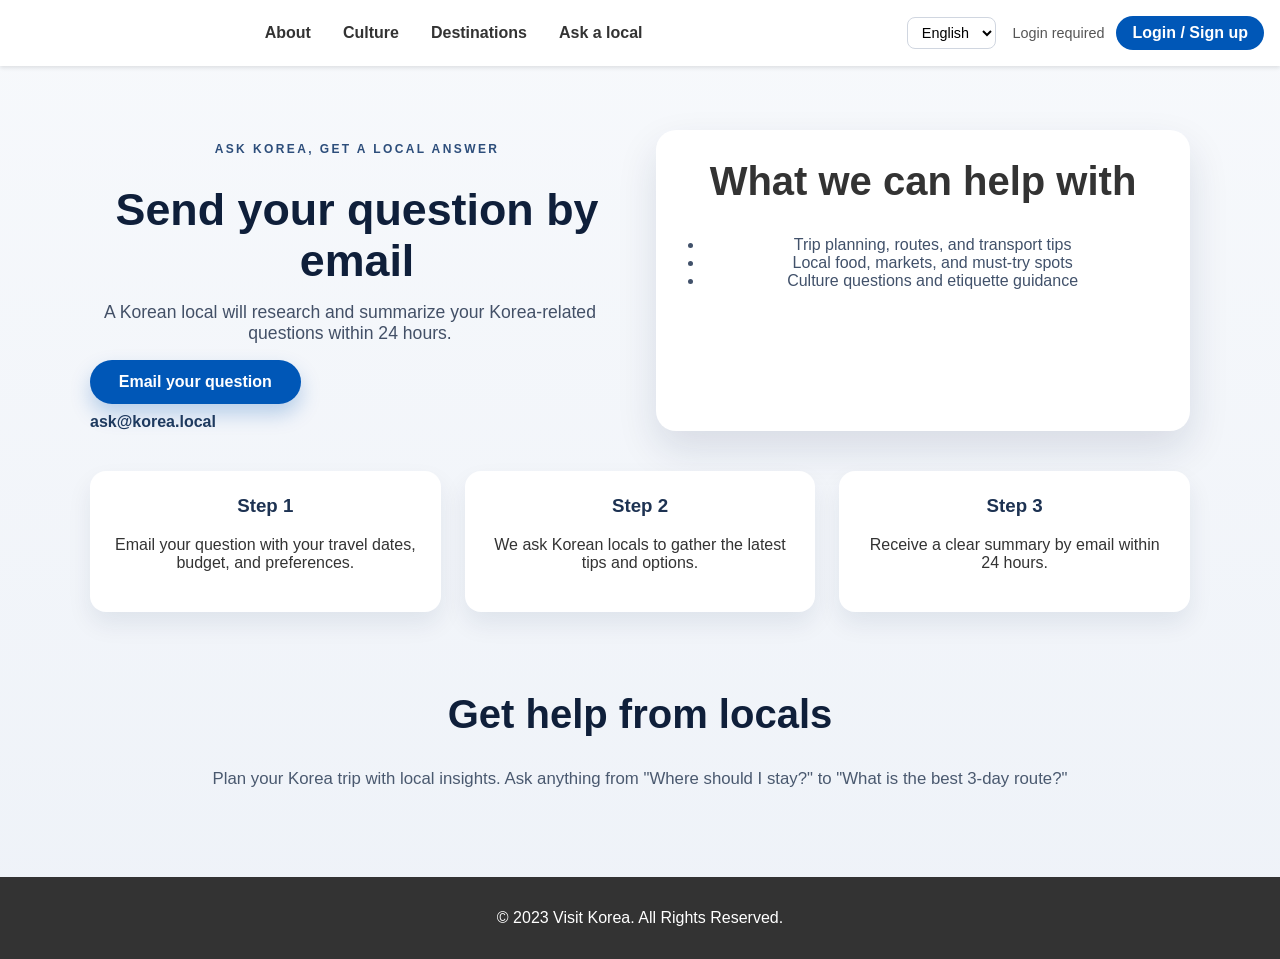
==== ask.html @ 52a81385 "Add email question page" ====
<!DOCTYPE html>
<html lang="en">
<head>
    <meta charset="UTF-8">
    <meta name="viewport" content="width=device-width, initial-scale=1.0">
    <title data-i18n="ask.pageTitle">Ask a Local - Korea</title>
    <link rel="stylesheet" href="style.css">
</head>
<body class="ask-page">
    <header>
        <nav>
            <a href="index.html#about" data-i18n="nav.about">About</a>
            <a href="index.html#culture" data-i18n="nav.culture">Culture</a>
            <a href="index.html#destinations" data-i18n="nav.destinations">Destinations</a>
            <a href="ask.html" data-i18n="nav.board">Ask a local</a>
        </nav>
        <div class="lang-select">
            <label for="lang-select" class="sr-only" data-i18n="lang.label">Language</label>
            <select id="lang-select" aria-label="Language" data-i18n-aria="lang.label">
                <option value="en">English</option>
                <option value="ko">한국어</option>
                <option value="ja">日本語</option>
            </select>
        </div>
        <div class="auth-area">
            <span id="auth-status" class="auth-status" data-i18n="auth.required">Login required</span>
            <a id="auth-open" class="auth-button" href="login.html" data-i18n="auth.open">Login / Sign up</a>
            <button id="auth-logout" class="auth-button hidden" data-i18n="auth.logout">Log out</button>
        </div>
    </header>

    <main>
        <section class="ask-hero">
            <div class="ask-hero-content">
                <p class="ask-eyebrow" data-i18n="ask.eyebrow">Ask Korea, get a local answer</p>
                <h1 data-i18n="ask.title">Send your question by email</h1>
                <p class="ask-subtitle" data-i18n="ask.subtitle">A Korean local will research and summarize your Korea-related questions within 24 hours.</p>
                <div class="ask-cta">
                    <a class="cta-button" href="mailto:ask@korea.local" data-i18n="ask.cta">Email your question</a>
                    <p class="ask-email" data-i18n="ask.email">ask@korea.local</p>
                </div>
            </div>
            <div class="ask-hero-card">
                <h2 data-i18n="ask.card.title">What we can help with</h2>
                <ul>
                    <li data-i18n="ask.card.item1">Trip planning, routes, and transport tips</li>
                    <li data-i18n="ask.card.item2">Local food, markets, and must-try spots</li>
                    <li data-i18n="ask.card.item3">Culture questions and etiquette guidance</li>
                </ul>
            </div>
        </section>

        <section class="ask-details">
            <div class="ask-detail">
                <h3 data-i18n="ask.steps.title1">Step 1</h3>
                <p data-i18n="ask.steps.body1">Email your question with your travel dates, budget, and preferences.</p>
            </div>
            <div class="ask-detail">
                <h3 data-i18n="ask.steps.title2">Step 2</h3>
                <p data-i18n="ask.steps.body2">We ask Korean locals to gather the latest tips and options.</p>
            </div>
            <div class="ask-detail">
                <h3 data-i18n="ask.steps.title3">Step 3</h3>
                <p data-i18n="ask.steps.body3">Receive a clear summary by email within 24 hours.</p>
            </div>
        </section>

        <section class="ask-note">
            <h2 data-i18n="ask.note.title">Get help from locals</h2>
            <p data-i18n="ask.note.body">Plan your Korea trip with local insights. Ask anything from "Where should I stay?" to "What is the best 3-day route?"</p>
        </section>
    </main>

    <footer>
        <p data-i18n="footer.copy">&copy; 2023 Visit Korea. All Rights Reserved.</p>
    </footer>

    <script src="main.js"></script>
</body>
</html>
---- style.css ----
body {
    font-family: sans-serif;
    margin: 0;
    background-color: #f4f4f4;
    color: #333;
}

header {
    background-color: #fff;
    padding: 1rem;
    box-shadow: 0 2px 4px rgba(0,0,0,0.1);
    position: sticky;
    top: 0;
    z-index: 10;
    display: flex;
    align-items: center;
    justify-content: space-between;
    gap: 1rem;
    flex-wrap: wrap;
}

.sr-only {
    position: absolute;
    width: 1px;
    height: 1px;
    padding: 0;
    margin: -1px;
    overflow: hidden;
    clip: rect(0, 0, 0, 0);
    border: 0;
}

nav {
    display: flex;
    justify-content: center;
    gap: 2rem;
    flex: 1;
}

nav a {
    text-decoration: none;
    color: #333;
    font-weight: bold;
    transition: color 0.3s;
}

nav a:hover {
    color: #0057b7;
}

.auth-area {
    display: flex;
    align-items: center;
    gap: 0.75rem;
    margin-left: auto;
}

.lang-select {
    display: flex;
    align-items: center;
    gap: 0.5rem;
}

.lang-select select {
    padding: 0.4rem 0.6rem;
    border-radius: 8px;
    border: 1px solid #d0d6e0;
    background: #fff;
    font-size: 0.9rem;
}

.auth-status {
    font-size: 0.9rem;
    color: #555;
}

.auth-button {
    border: none;
    padding: 0.5rem 1rem;
    border-radius: 999px;
    background-color: #0057b7;
    color: #fff;
    font-weight: 600;
    cursor: pointer;
    text-decoration: none;
    display: inline-flex;
    align-items: center;
    justify-content: center;
}

.auth-button.hidden {
    display: none;
}

.auth-page {
    background: radial-gradient(circle at top, #ffffff 0%, #eef3fb 40%, #e7edf7 100%);
    min-height: 100vh;
}

.auth-header {
    display: flex;
    align-items: center;
    justify-content: space-between;
    gap: 1rem;
    padding: 1.2rem 1.5rem;
    background: transparent;
    box-shadow: none;
    position: static;
}

.auth-back {
    text-decoration: none;
    color: #0057b7;
    font-weight: 700;
}

.auth-status-area {
    display: flex;
    align-items: center;
    gap: 0.75rem;
}

.auth-main {
    display: grid;
    place-items: center;
    padding: 2rem 1rem 4rem;
}

.auth-card {
    background: #fff;
    border-radius: 20px;
    padding: 2rem;
    width: min(460px, 92vw);
    box-shadow: 0 20px 50px rgba(15, 35, 75, 0.15);
}

.auth-message {
    margin: 0 0 1rem;
    font-size: 0.9rem;
    padding: 0.75rem 1rem;
    border-radius: 12px;
    background: #f1f3f8;
    color: #344054;
    display: none;
}

.auth-message.info,
.auth-message.success,
.auth-message.error {
    display: block;
}

.auth-message.success {
    background: #e8f7ee;
    color: #19663c;
}

.auth-message.error {
    background: #fdecec;
    color: #8a1f1f;
}

#hero {
    background-image: url('https://upload.wikimedia.org/wikipedia/commons/thumb/b/b4/%EA%B2%BD%EB%B3%B5%EA%B6%81%EF%BC%8F%E6%99%AF%E7%A6%8F%E5%AE%AE_Gyeongbokgung_%2853618347305%29.jpg/2560px-%EA%B2%BD%EB%B3%B5%EA%B6%81%EF%BC%8F%E6%99%AF%E7%A6%8F%E5%AE%AE_Gyeongbokgung_%2853618347305%29.jpg');
    background-size: cover;
    background-position: center;
    color: white;
    text-align: center;
    padding: 6rem 1rem;
    position: relative;
}

#hero::before {
    content: '';
    position: absolute;
    top: 0;
    left: 0;
    width: 100%;
    height: 100%;
    background-color: rgba(0, 0, 0, 0.5);
}

#hero > * {
    position: relative;
    z-index: 2;
}

#hero h1 {
    font-size: 3rem;
    margin-bottom: 1rem;
}

#hero p {
    font-size: 1.2rem;
    margin-bottom: 2rem;
}

#hero button {
    background-color: #c41e3a;
    color: white;
    border: none;
    padding: 1rem 2rem;
    font-size: 1rem;
    cursor: pointer;
    border-radius: 5px;
    transition: background-color 0.3s;
}

.ask-page {
    background: linear-gradient(180deg, #f7f9fc 0%, #eef2f8 100%);
}

.ask-hero {
    display: grid;
    gap: 2rem;
    grid-template-columns: repeat(auto-fit, minmax(260px, 1fr));
    padding: 4rem 1.5rem 2.5rem;
    max-width: 1100px;
    margin: 0 auto;
}

.ask-hero-content {
    display: flex;
    flex-direction: column;
    gap: 1rem;
}

.ask-eyebrow {
    text-transform: uppercase;
    letter-spacing: 0.2em;
    font-size: 0.75rem;
    font-weight: 700;
    color: #2d4e7b;
}

.ask-hero h1 {
    font-size: clamp(2.2rem, 3.5vw, 3.2rem);
    margin: 0;
    color: #0f1f3a;
}

.ask-subtitle {
    font-size: 1.1rem;
    color: #435067;
    margin: 0;
    max-width: 520px;
}

.ask-cta {
    display: flex;
    flex-direction: column;
    align-items: flex-start;
    gap: 0.6rem;
}

.ask-email {
    margin: 0;
    font-weight: 600;
    color: #1e3a5f;
}

.ask-hero-card {
    background: #fff;
    border-radius: 20px;
    padding: 1.8rem;
    box-shadow: 0 18px 40px rgba(15, 35, 75, 0.12);
}

.ask-hero-card h2 {
    margin-top: 0;
}

.ask-hero-card ul {
    margin: 0;
    padding-left: 1.2rem;
    color: #41516a;
}

.ask-details {
    display: grid;
    grid-template-columns: repeat(auto-fit, minmax(200px, 1fr));
    gap: 1.5rem;
    padding: 0 1.5rem 3rem;
    max-width: 1100px;
    margin: 0 auto;
}

.ask-detail {
    background: #ffffff;
    border-radius: 16px;
    padding: 1.5rem;
    box-shadow: 0 12px 24px rgba(15, 35, 75, 0.08);
}

.ask-detail h3 {
    margin-top: 0;
    color: #1d3252;
}

.ask-note {
    max-width: 900px;
    margin: 0 auto 3.5rem;
    padding: 2rem 1.5rem;
    text-align: center;
}

.ask-note h2 {
    margin-top: 0;
    color: #0f1f3a;
}

.ask-note p {
    margin-bottom: 0;
    color: #4a596f;
    font-size: 1.05rem;
}

#hero button:hover {
    background-color: #a0182f;
}

section {
    padding: 4rem 1rem;
    text-align: center;
}

section h2 {
    font-size: 2.5rem;
    margin-bottom: 2rem;
}

.culture-grid, .destinations-grid {
    display: grid;
    grid-template-columns: repeat(auto-fit, minmax(300px, 1fr));
    gap: 2rem;
    max-width: 1200px;
    margin: 0 auto;
}

.culture-item, .destination-item {
    background-color: #fff;
    padding: 2rem;
    border-radius: 8px;
    box-shadow: 0 4px 8px rgba(0,0,0,0.1);
    transition: transform 0.3s, box-shadow 0.3s;
}

.culture-item:hover, .destination-item:hover {
    transform: translateY(-10px);
    box-shadow: 0 8px 16px rgba(0,0,0,0.2);
}

.destination-item img,
.culture-item img {
    width: 100%;
    height: 200px;
    object-fit: cover;
    border-radius: 8px;
    margin-bottom: 1rem;
}

.destinations-cta {
    margin-top: 2.5rem;
    display: grid;
    gap: 0.6rem;
    justify-items: center;
}

.cta-button {
    display: inline-flex;
    align-items: center;
    justify-content: center;
    padding: 0.8rem 1.8rem;
    border-radius: 999px;
    background-color: #0057b7;
    color: #fff;
    font-weight: 700;
    text-decoration: none;
    box-shadow: 0 10px 20px rgba(0, 87, 183, 0.25);
    transition: transform 0.2s, box-shadow 0.2s;
}

.cta-button:hover {
    transform: translateY(-2px);
    box-shadow: 0 14px 24px rgba(0, 87, 183, 0.3);
}

.destinations-cta p {
    margin: 0;
    color: #555;
}

.cities-page {
    background: linear-gradient(180deg, #f5f8ff 0%, #f4f4f4 70%, #f0f2f6 100%);
}

.cities-hero {
    padding: 5rem 1rem 3.5rem;
    background: radial-gradient(circle at top, #ffffff 0%, #eef3fb 45%, #dfe8f7 100%);
}

.cities-hero-content {
    max-width: 1100px;
    margin: 0 auto;
    text-align: center;
}

.cities-hero h1 {
    font-size: 2.8rem;
    margin-bottom: 0.8rem;
}

.cities-hero p {
    font-size: 1.1rem;
    color: #4a5565;
    margin: 0 auto;
    max-width: 720px;
}

.cities-section {
    padding: 3rem 1rem 4rem;
}

.cities-controls {
    max-width: 1100px;
    margin: 0 auto 2rem;
    display: grid;
    gap: 1.5rem;
}

.cities-search label {
    display: block;
    font-weight: 600;
    margin-bottom: 0.5rem;
}

.cities-search input {
    width: min(420px, 100%);
    padding: 0.75rem 1rem;
    border-radius: 999px;
    border: 1px solid #d0d6e0;
    font-size: 0.95rem;
    background: #fff;
}

.cities-selected {
    display: flex;
    flex-wrap: wrap;
    gap: 0.75rem 1rem;
    align-items: center;
}

.selected-chips {
    display: flex;
    flex-wrap: wrap;
    gap: 0.5rem;
}

.selected-empty {
    color: #667085;
    font-size: 0.95rem;
}

.city-chip {
    padding: 0.25rem 0.75rem;
    border-radius: 999px;
    background: #e6f0ff;
    color: #0b3d91;
    font-weight: 600;
    font-size: 0.85rem;
}

.ghost {
    border: none;
    background: #f0f3f8;
    color: #333;
    padding: 0.5rem 1rem;
    border-radius: 999px;
    font-weight: 600;
    cursor: pointer;
}

.cities-grid {
    max-width: 1100px;
    margin: 0 auto;
    display: grid;
    gap: 1.2rem;
    grid-template-columns: repeat(auto-fit, minmax(220px, 1fr));
}

.city-card {
    background: #fff;
    border-radius: 14px;
    padding: 1rem;
    display: grid;
    gap: 0.6rem;
    border: 2px solid transparent;
    box-shadow: 0 8px 18px rgba(0, 0, 0, 0.08);
    cursor: pointer;
    transition: border-color 0.2s, transform 0.2s, box-shadow 0.2s;
}

.city-card input {
    accent-color: #0057b7;
}

.city-card:hover {
    transform: translateY(-4px);
    box-shadow: 0 12px 24px rgba(0, 0, 0, 0.12);
}

.city-card.selected {
    border-color: #0057b7;
    box-shadow: 0 10px 24px rgba(0, 87, 183, 0.2);
}

.city-name {
    margin: 0;
    font-size: 1.1rem;
}

.city-region {
    margin: 0;
    color: #667085;
    font-size: 0.9rem;
}

.city-tags {
    display: flex;
    flex-wrap: wrap;
    gap: 0.4rem;
    font-size: 0.8rem;
    color: #0057b7;
    font-weight: 600;
}

.cities-helper {
    text-align: center;
    margin-top: 2rem;
    color: #667085;
}

.cities-map {
    padding: 3rem 1rem 1rem;
}

.cities-map-inner {
    max-width: 1100px;
    margin: 0 auto;
    display: grid;
    gap: 2rem;
    grid-template-columns: minmax(0, 2fr) minmax(260px, 1fr);
    align-items: start;
}

.map-stage h2 {
    margin-top: 0;
}

.map-hint {
    margin: 0.4rem 0 1.5rem;
    color: #667085;
}

.map-frame {
    position: relative;
    background: #ffffff;
    border-radius: 20px;
    padding: 1.5rem;
    box-shadow: 0 16px 40px rgba(15, 35, 75, 0.12);
    min-height: 520px;
    display: grid;
    place-items: center;
}

.map-svg {
    width: min(340px, 70vw);
    height: auto;
}

.city-pin {
    position: absolute;
    left: var(--x);
    top: var(--y);
    width: 14px;
    height: 14px;
    border-radius: 50%;
    border: 2px solid #ffffff;
    background: #c41e3a;
    box-shadow: 0 0 0 6px rgba(196, 30, 58, 0.18);
    transform: translate(-50%, -50%);
    cursor: pointer;
    transition: transform 0.2s, box-shadow 0.2s;
}

.city-pin:hover,
.city-pin:focus {
    transform: translate(-50%, -50%) scale(1.15);
    box-shadow: 0 0 0 10px rgba(196, 30, 58, 0.25);
    outline: none;
}

.map-preview {
    background: #ffffff;
    border-radius: 20px;
    box-shadow: 0 16px 40px rgba(15, 35, 75, 0.12);
    overflow: hidden;
    position: sticky;
    top: 100px;
}

.preview-image {
    width: 100%;
    aspect-ratio: 4 / 3;
    background: linear-gradient(120deg, #e6eefc 0%, #f7f9ff 50%, #e6eefc 100%);
    background-size: cover;
    background-position: center;
}

.preview-image.has-image {
    background-color: #d7e0f5;
}

.preview-body {
    padding: 1.4rem 1.5rem 1.6rem;
}

.preview-body h3 {
    margin-top: 0;
    margin-bottom: 0.6rem;
}

.preview-body p {
    margin: 0;
    color: #4a5565;
}

footer {
    background-color: #333;
    color: white;
    text-align: center;
    padding: 1rem;
}

.image-credits {
    margin-top: 0.4rem;
    font-size: 0.85rem;
    opacity: 0.8;
}

.image-credits a {
    color: #fff;
    text-decoration: underline;
}

.board-section {
    background-color: #f8f9fb;
    text-align: left;
}

.board-section h2 {
    text-align: left;
}

.board-header {
    max-width: 1200px;
    margin: 0 auto 2rem;
    display: flex;
    align-items: center;
    justify-content: space-between;
    gap: 2rem;
    flex-wrap: wrap;
}

.board-header p {
    margin: 0.5rem 0 0;
    color: #555;
}

.board-actions {
    flex: 1;
    display: flex;
    justify-content: flex-end;
}

#board-search {
    width: min(380px, 100%);
    padding: 0.75rem 1rem;
    border-radius: 999px;
    border: 1px solid #d0d6e0;
    font-size: 0.95rem;
}

.board-layout {
    max-width: 1200px;
    margin: 0 auto;
    display: grid;
    gap: 1.5rem;
    grid-template-columns: minmax(280px, 1fr) minmax(280px, 1fr) minmax(280px, 1fr);
}

.board-card {
    background: #fff;
    border-radius: 12px;
    padding: 1.5rem;
    box-shadow: 0 8px 20px rgba(0, 0, 0, 0.08);
}

.board-card h3 {
    margin-top: 0;
    margin-bottom: 1rem;
}

#board-form label {
    display: grid;
    gap: 0.5rem;
    margin-bottom: 1rem;
    font-weight: 600;
}

#board-form input,
#board-form textarea {
    padding: 0.75rem 0.9rem;
    border-radius: 8px;
    border: 1px solid #d0d6e0;
    font-size: 0.95rem;
    font-family: inherit;
}

#board-form textarea {
    resize: vertical;
}

.board-auth-hint {
    margin: 0 0 1rem;
    padding: 0.75rem 1rem;
    border-radius: 10px;
    background: #f1f3f8;
    color: #455062;
    font-size: 0.9rem;
}

.board-auth-hint.is-warning {
    background: #fff7e6;
    color: #8a5a00;
}

.board-error {
    margin: 0 0 1rem;
    padding: 0.75rem 1rem;
    border-radius: 10px;
    background: #fdecec;
    color: #8a1f1f;
    font-size: 0.9rem;
    display: none;
}

.board-error.visible {
    display: block;
}

#board-form input:disabled,
#board-form textarea:disabled {
    background: #f3f4f6;
    color: #9aa3af;
}

#board-form button:disabled,
.comment-form button:disabled,
.auth-form button:disabled {
    background: #c5cedb;
    cursor: not-allowed;
    box-shadow: none;
}

.board-form-actions {
    display: flex;
    gap: 0.75rem;
}

.board-form-actions button {
    border: none;
    padding: 0.7rem 1.4rem;
    border-radius: 999px;
    font-weight: 600;
    cursor: pointer;
}

.board-form-actions .primary {
    background-color: #0057b7;
    color: #fff;
}

.board-form-actions .primary:hover {
    background-color: #004294;
}

.board-form-actions .ghost {
    background-color: #f0f3f8;
    color: #333;
}

.board-list-header {
    display: flex;
    justify-content: space-between;
    align-items: center;
    gap: 1rem;
    margin-bottom: 1rem;
}

.board-items {
    list-style: none;
    margin: 0;
    padding: 0;
    display: grid;
    gap: 0.75rem;
}

.board-item {
    border: 1px solid #e2e6ee;
    border-radius: 10px;
    padding: 0.9rem 1rem;
    cursor: pointer;
    transition: border-color 0.2s, box-shadow 0.2s;
}

.board-item:hover {
    border-color: #0057b7;
    box-shadow: 0 8px 16px rgba(0, 87, 183, 0.12);
}

.board-item.active {
    border-color: #0057b7;
    background-color: #f1f6ff;
}

.board-item h4 {
    margin: 0 0 0.4rem;
    font-size: 1rem;
}

.board-meta {
    display: flex;
    flex-wrap: wrap;
    gap: 0.5rem 1rem;
    font-size: 0.85rem;
    color: #666;
}

.board-tags {
    display: flex;
    flex-wrap: wrap;
    gap: 0.4rem;
    margin-top: 0.5rem;
}

.board-tag {
    padding: 0.15rem 0.6rem;
    border-radius: 999px;
    background-color: #e6f0ff;
    color: #0057b7;
    font-size: 0.75rem;
}

.board-detail-content h4 {
    margin-top: 0;
}

.board-detail-content .board-meta {
    margin-bottom: 1rem;
}

.board-detail-actions {
    display: flex;
    gap: 0.75rem;
    margin: 1rem 0 1.5rem;
}

.board-detail-actions button {
    border: none;
    padding: 0.5rem 1rem;
    border-radius: 8px;
    cursor: pointer;
    font-weight: 600;
}

.board-detail-actions .edit {
    background-color: #f5c04c;
    color: #1f1f1f;
}

.board-detail-actions .delete {
    background-color: #f06060;
    color: #fff;
}

.board-comments {
    margin-top: 1.5rem;
}

.board-comments h5 {
    margin-bottom: 0.75rem;
}

.comment-item {
    padding: 0.75rem;
    border-radius: 8px;
    background-color: #f4f6fa;
    margin-bottom: 0.6rem;
}

.comment-meta {
    font-size: 0.8rem;
    color: #666;
    margin-bottom: 0.35rem;
}

.comment-form {
    display: grid;
    gap: 0.75rem;
    margin-top: 1rem;
}

.comment-form input,
.comment-form textarea {
    padding: 0.6rem 0.8rem;
    border-radius: 8px;
    border: 1px solid #d0d6e0;
    font-size: 0.9rem;
    font-family: inherit;
}

.comment-form button {
    justify-self: start;
    border: none;
    padding: 0.5rem 1rem;
    border-radius: 999px;
    background-color: #0057b7;
    color: #fff;
    cursor: pointer;
}

.board-empty {
    color: #666;
    text-align: center;
    padding: 2rem 0;
}

.board-items .board-empty {
    list-style: none;
    padding: 1.5rem;
    border: 1px dashed #d0d6e0;
    border-radius: 10px;
}

.modal {
    position: fixed;
    inset: 0;
    display: grid;
    place-items: center;
    z-index: 100;
}

.modal.hidden {
    display: none;
}

.modal-backdrop {
    position: absolute;
    inset: 0;
    background: rgba(0, 0, 0, 0.55);
}

.modal-content {
    position: relative;
    background: #fff;
    border-radius: 16px;
    padding: 2rem;
    width: min(420px, 92vw);
    box-shadow: 0 18px 40px rgba(0, 0, 0, 0.2);
    z-index: 1;
}

.modal-close {
    position: absolute;
    top: 12px;
    right: 16px;
    border: none;
    background: transparent;
    font-size: 1.5rem;
    cursor: pointer;
}

.auth-tabs {
    display: flex;
    gap: 0.5rem;
    margin-bottom: 1.5rem;
}

.auth-tab {
    flex: 1;
    border: none;
    padding: 0.6rem 0.8rem;
    border-radius: 999px;
    background: #f1f3f8;
    cursor: pointer;
    font-weight: 600;
}

.auth-tab.active {
    background: #0057b7;
    color: #fff;
}

.auth-panel {
    display: none;
}

.auth-panel.active {
    display: block;
}

.auth-form {
    display: grid;
    gap: 1rem;
}

.auth-form label {
    display: grid;
    gap: 0.5rem;
    font-weight: 600;
}

.auth-form input {
    padding: 0.7rem 0.9rem;
    border-radius: 8px;
    border: 1px solid #d0d6e0;
    font-size: 0.95rem;
    font-family: inherit;
}

.auth-form button.primary {
    border: none;
    padding: 0.7rem 1rem;
    border-radius: 999px;
    background-color: #0057b7;
    color: #fff;
    font-weight: 600;
    cursor: pointer;
}

.auth-hint {
    margin-top: 1rem;
    font-size: 0.85rem;
    color: #666;
}

@media (max-width: 1024px) {
    .board-layout {
        grid-template-columns: repeat(2, minmax(280px, 1fr));
    }
}

@media (max-width: 768px) {
    .board-layout {
        grid-template-columns: 1fr;
    }

    .board-actions {
        width: 100%;
        justify-content: flex-start;
    }

    .cities-selected {
        flex-direction: column;
        align-items: flex-start;
    }

    .cities-map-inner {
        grid-template-columns: 1fr;
    }

    .map-preview {
        position: static;
    }
}
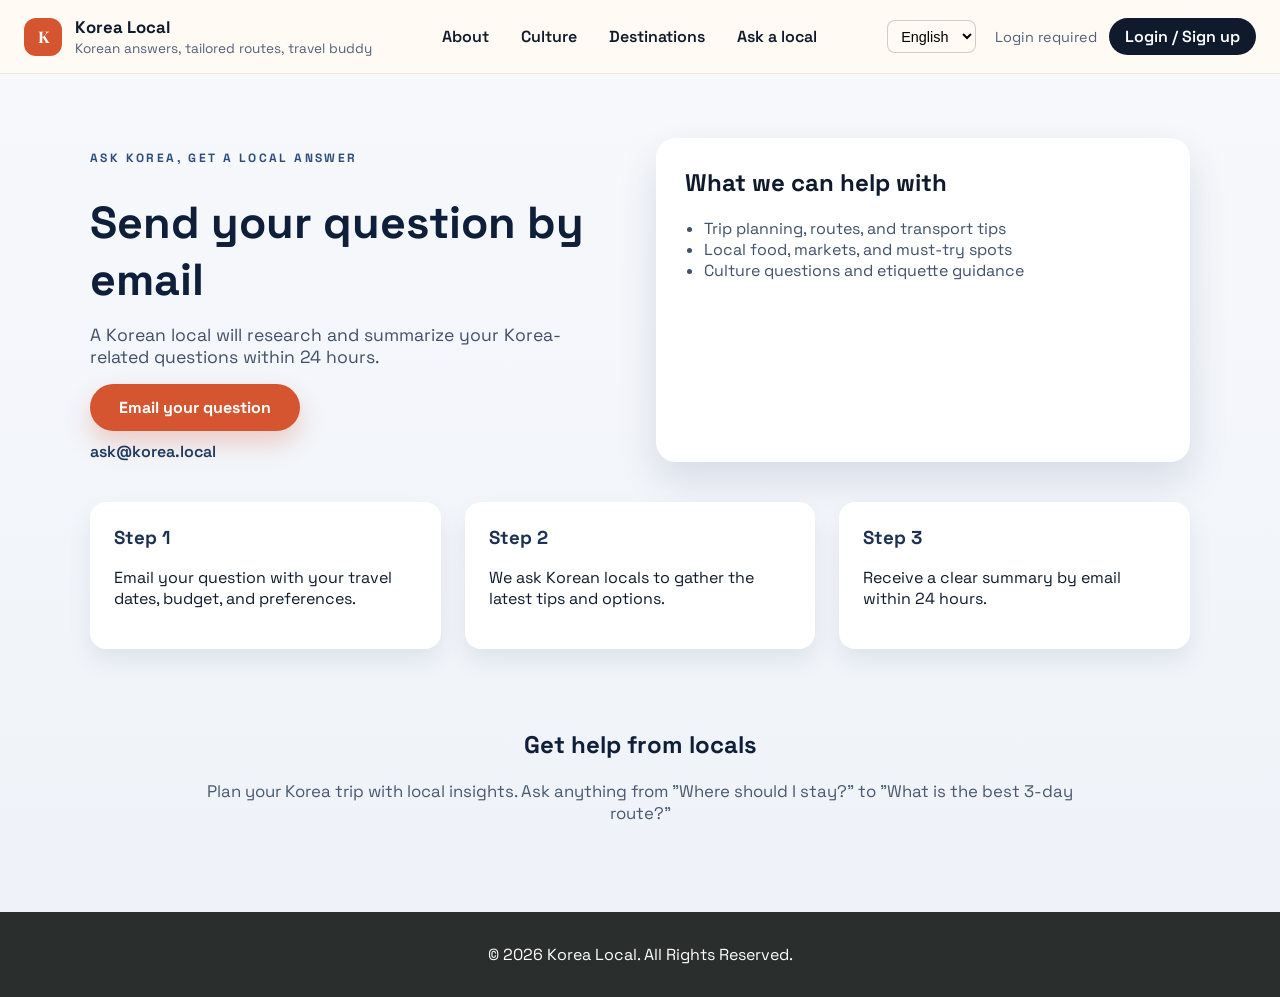
==== commit 392490d6: "Redesign Korea Local homepage" ====
--- a/ask.html
+++ b/ask.html
@@ -7,7 +7,14 @@
     <link rel="stylesheet" href="style.css">
 </head>
 <body class="ask-page">
-    <header>
+    <header class="site-header">
+        <a class="brand" href="index.html">
+            <span class="brand-mark">K</span>
+            <span class="brand-text">
+                <strong data-i18n="brand.name">Korea Local</strong>
+                <span data-i18n="brand.tagline">Korean answers, tailored routes, travel buddy</span>
+            </span>
+        </a>
         <nav>
             <a href="index.html#about" data-i18n="nav.about">About</a>
             <a href="index.html#culture" data-i18n="nav.culture">Culture</a>
--- a/style.css
+++ b/style.css
@@ -1,22 +1,39 @@
+@import url('https://fonts.googleapis.com/css2?family=Playfair+Display:wght@500;600;700&family=Space+Grotesk:wght@400;500;600;700&display=swap');
+
+:root {
+    color-scheme: light;
+    --ink: #0f1b2d;
+    --muted: #50617a;
+    --surface: #f7f3ee;
+    --surface-deep: #efe7dc;
+    --accent: #d4552f;
+    --accent-dark: #b24526;
+    --teal: #246b6a;
+    --sun: #f4c37b;
+    --card: #ffffff;
+    --border: rgba(15, 27, 45, 0.12);
+    --shadow: 0 24px 60px rgba(15, 27, 45, 0.15);
+}
+
 body {
-    font-family: sans-serif;
-    margin: 0;
-    background-color: #f4f4f4;
-    color: #333;
-}
-
-header {
-    background-color: #fff;
-    padding: 1rem;
-    box-shadow: 0 2px 4px rgba(0,0,0,0.1);
+    font-family: 'Space Grotesk', system-ui, -apple-system, sans-serif;
+    margin: 0;
+    background: radial-gradient(circle at top left, #fff9f0 0%, #f6efe6 40%, #efe7dc 100%);
+    color: var(--ink);
+}
+
+.site-header {
+    background: rgba(255, 250, 243, 0.9);
+    backdrop-filter: blur(10px);
+    padding: 1rem 1.5rem;
+    border-bottom: 1px solid rgba(15, 27, 45, 0.08);
     position: sticky;
     top: 0;
     z-index: 10;
-    display: flex;
+    display: grid;
+    grid-template-columns: auto 1fr auto auto;
     align-items: center;
-    justify-content: space-between;
-    gap: 1rem;
-    flex-wrap: wrap;
+    gap: 1.2rem;
 }
 
 .sr-only {
@@ -30,22 +47,28 @@
     border: 0;
 }
 
-nav {
+.site-header nav {
     display: flex;
     justify-content: center;
     gap: 2rem;
     flex: 1;
-}
-
-nav a {
+    flex-wrap: wrap;
+}
+
+.site-header .lang-select,
+.site-header .auth-area {
+    justify-self: end;
+}
+
+.site-header nav a {
     text-decoration: none;
-    color: #333;
-    font-weight: bold;
-    transition: color 0.3s;
-}
-
-nav a:hover {
-    color: #0057b7;
+    color: var(--ink);
+    font-weight: 600;
+    transition: color 0.2s;
+}
+
+.site-header nav a:hover {
+    color: var(--accent);
 }
 
 .auth-area {
@@ -64,21 +87,21 @@
 .lang-select select {
     padding: 0.4rem 0.6rem;
     border-radius: 8px;
-    border: 1px solid #d0d6e0;
-    background: #fff;
+    border: 1px solid rgba(15, 27, 45, 0.2);
+    background: #fffaf3;
     font-size: 0.9rem;
 }
 
 .auth-status {
     font-size: 0.9rem;
-    color: #555;
+    color: var(--muted);
 }
 
 .auth-button {
     border: none;
     padding: 0.5rem 1rem;
     border-radius: 999px;
-    background-color: #0057b7;
+    background-color: var(--ink);
     color: #fff;
     font-weight: 600;
     cursor: pointer;
@@ -160,50 +183,207 @@
     color: #8a1f1f;
 }
 
-#hero {
-    background-image: url('https://upload.wikimedia.org/wikipedia/commons/thumb/b/b4/%EA%B2%BD%EB%B3%B5%EA%B6%81%EF%BC%8F%E6%99%AF%E7%A6%8F%E5%AE%AE_Gyeongbokgung_%2853618347305%29.jpg/2560px-%EA%B2%BD%EB%B3%B5%EA%B6%81%EF%BC%8F%E6%99%AF%E7%A6%8F%E5%AE%AE_Gyeongbokgung_%2853618347305%29.jpg');
-    background-size: cover;
-    background-position: center;
-    color: white;
-    text-align: center;
-    padding: 6rem 1rem;
-    position: relative;
-}
-
-#hero::before {
-    content: '';
-    position: absolute;
-    top: 0;
-    left: 0;
-    width: 100%;
-    height: 100%;
-    background-color: rgba(0, 0, 0, 0.5);
-}
-
-#hero > * {
-    position: relative;
-    z-index: 2;
-}
-
-#hero h1 {
-    font-size: 3rem;
-    margin-bottom: 1rem;
-}
-
-#hero p {
-    font-size: 1.2rem;
-    margin-bottom: 2rem;
-}
-
-#hero button {
-    background-color: #c41e3a;
-    color: white;
+ .brand {
+    display: inline-flex;
+    align-items: center;
+    gap: 0.8rem;
+    text-decoration: none;
+    color: var(--ink);
+}
+
+.brand-mark {
+    width: 38px;
+    height: 38px;
+    border-radius: 12px;
+    display: grid;
+    place-items: center;
+    font-family: 'Playfair Display', serif;
+    font-weight: 700;
+    background: var(--accent);
+    color: #fff;
+}
+
+.brand-text {
+    display: flex;
+    flex-direction: column;
+    gap: 0.15rem;
+    font-size: 0.85rem;
+    color: var(--muted);
+}
+
+.brand-text strong {
+    font-size: 1.05rem;
+    color: var(--ink);
+}
+
+.hero {
+    padding: 4.5rem 1.5rem 3.5rem;
+    display: grid;
+    gap: 2.5rem;
+    grid-template-columns: minmax(0, 1.1fr) minmax(0, 0.9fr);
+    align-items: center;
+    max-width: 1200px;
+    margin: 0 auto;
+}
+
+.hero-content {
+    display: flex;
+    flex-direction: column;
+    gap: 1.2rem;
+}
+
+.hero-eyebrow {
+    text-transform: uppercase;
+    letter-spacing: 0.2em;
+    font-size: 0.75rem;
+    color: var(--teal);
+    font-weight: 600;
+}
+
+.hero h1 {
+    font-family: 'Playfair Display', serif;
+    font-size: clamp(2.4rem, 4vw, 3.8rem);
+    margin: 0;
+}
+
+.hero-subtitle {
+    font-size: 1.1rem;
+    color: var(--muted);
+    margin: 0;
+}
+
+.hero-actions {
+    display: flex;
+    gap: 0.8rem;
+    flex-wrap: wrap;
+}
+
+.cta-button {
+    display: inline-flex;
+    align-items: center;
+    justify-content: center;
+    padding: 0.8rem 1.8rem;
+    border-radius: 999px;
+    background-color: var(--accent);
+    color: #fff;
+    font-weight: 700;
+    text-decoration: none;
+    box-shadow: 0 12px 25px rgba(212, 85, 47, 0.25);
+    transition: transform 0.2s, box-shadow 0.2s, background-color 0.2s;
+}
+
+.cta-button:hover {
+    transform: translateY(-2px);
+    box-shadow: 0 16px 30px rgba(212, 85, 47, 0.3);
+    background-color: var(--accent-dark);
+}
+
+.ghost-button {
+    border-radius: 999px;
+    border: 1px solid rgba(15, 27, 45, 0.2);
+    padding: 0.8rem 1.6rem;
+    font-weight: 600;
+    color: var(--ink);
+    text-decoration: none;
+    background: transparent;
+}
+
+.hero-search {
+    background: var(--card);
+    border-radius: 20px;
+    padding: 1.6rem;
+    box-shadow: var(--shadow);
+    border: 1px solid rgba(15, 27, 45, 0.08);
+}
+
+.hero-search-title {
+    margin: 0 0 1rem;
+    font-weight: 600;
+}
+
+.search-grid {
+    display: grid;
+    gap: 0.8rem;
+    grid-template-columns: repeat(auto-fit, minmax(180px, 1fr));
+}
+
+.search-field {
+    display: grid;
+    gap: 0.4rem;
+    font-size: 0.85rem;
+    color: var(--muted);
+}
+
+.search-field input {
+    padding: 0.7rem 0.9rem;
+    border-radius: 12px;
+    border: 1px solid rgba(15, 27, 45, 0.15);
+    font-size: 0.95rem;
+}
+
+.search-submit {
     border: none;
-    padding: 1rem 2rem;
-    font-size: 1rem;
+    border-radius: 12px;
+    background: var(--teal);
+    color: #fff;
+    font-weight: 600;
+    padding: 0.8rem 1rem;
     cursor: pointer;
-    border-radius: 5px;
-    transition: background-color 0.3s;
+}
+
+.hero-chips {
+    margin-top: 1rem;
+    display: flex;
+    flex-wrap: wrap;
+    gap: 0.6rem;
+    color: var(--teal);
+    font-size: 0.85rem;
+    font-weight: 600;
+}
+
+.hero-panel {
+    display: grid;
+    gap: 1rem;
+}
+
+.panel-card {
+    background: var(--card);
+    border-radius: 20px;
+    padding: 1.6rem;
+    box-shadow: var(--shadow);
+    border: 1px solid rgba(15, 27, 45, 0.08);
+}
+
+.panel-card-alt {
+    background: linear-gradient(135deg, #ffe7d6 0%, #fff7ef 60%);
+}
+
+.panel-title {
+    margin: 0 0 0.8rem;
+    font-weight: 600;
+}
+
+.panel-list {
+    margin: 0 0 1rem;
+    padding-left: 1.1rem;
+    color: var(--muted);
+    display: grid;
+    gap: 0.6rem;
+}
+
+.panel-footer {
+    display: flex;
+    gap: 0.6rem;
+    flex-wrap: wrap;
+}
+
+.panel-badge {
+    padding: 0.3rem 0.7rem;
+    border-radius: 999px;
+    background: rgba(36, 107, 106, 0.12);
+    color: var(--teal);
+    font-size: 0.75rem;
+    font-weight: 600;
 }
 
 .ask-page {
@@ -315,48 +495,66 @@
     font-size: 1.05rem;
 }
 
-#hero button:hover {
-    background-color: #a0182f;
-}
-
-section {
-    padding: 4rem 1rem;
+.section {
+    padding: 4rem 1.5rem;
+}
+
+.section-header {
+    max-width: 900px;
+    margin: 0 auto 2.5rem;
     text-align: center;
 }
 
-section h2 {
-    font-size: 2.5rem;
-    margin-bottom: 2rem;
+.section-header h2 {
+    font-family: 'Playfair Display', serif;
+    font-size: clamp(2rem, 3vw, 2.8rem);
+    margin: 0 0 0.6rem;
+}
+
+.section-header p {
+    color: var(--muted);
+    margin: 0;
+    font-size: 1.05rem;
 }
 
 .culture-grid, .destinations-grid {
     display: grid;
-    grid-template-columns: repeat(auto-fit, minmax(300px, 1fr));
-    gap: 2rem;
+    grid-template-columns: repeat(auto-fit, minmax(260px, 1fr));
+    gap: 1.5rem;
     max-width: 1200px;
     margin: 0 auto;
 }
 
 .culture-item, .destination-item {
-    background-color: #fff;
-    padding: 2rem;
-    border-radius: 8px;
-    box-shadow: 0 4px 8px rgba(0,0,0,0.1);
-    transition: transform 0.3s, box-shadow 0.3s;
+    background-color: var(--card);
+    border-radius: 18px;
+    box-shadow: var(--shadow);
+    border: 1px solid rgba(15, 27, 45, 0.08);
+    overflow: hidden;
+    transition: transform 0.2s, box-shadow 0.2s;
 }
 
 .culture-item:hover, .destination-item:hover {
-    transform: translateY(-10px);
-    box-shadow: 0 8px 16px rgba(0,0,0,0.2);
+    transform: translateY(-6px);
+    box-shadow: 0 26px 50px rgba(15, 27, 45, 0.18);
 }
 
 .destination-item img,
 .culture-item img {
     width: 100%;
-    height: 200px;
+    height: 220px;
     object-fit: cover;
-    border-radius: 8px;
-    margin-bottom: 1rem;
+    margin-bottom: 0;
+}
+
+.culture-item h3 {
+    margin: 1.2rem 1.5rem 0.4rem;
+    font-family: 'Playfair Display', serif;
+}
+
+.culture-item p {
+    margin: 0 1.5rem 1.6rem;
+    color: var(--muted);
 }
 
 .destinations-cta {
@@ -366,28 +564,96 @@
     justify-items: center;
 }
 
-.cta-button {
-    display: inline-flex;
+.destinations-cta p {
+    margin: 0;
+    color: var(--muted);
+}
+
+.destination-body {
+    padding: 1.3rem 1.5rem 1.6rem;
+    display: grid;
+    gap: 0.6rem;
+}
+
+.destination-body h3 {
+    margin: 0;
+    font-family: 'Playfair Display', serif;
+}
+
+.destination-body p {
+    margin: 0;
+    color: var(--muted);
+}
+
+.tag {
+    align-self: start;
+    padding: 0.3rem 0.7rem;
+    border-radius: 999px;
+    background: rgba(244, 195, 123, 0.25);
+    color: #8f5317;
+    font-weight: 600;
+    font-size: 0.8rem;
+}
+
+.feature-grid,
+.process-grid {
+    display: grid;
+    gap: 1.5rem;
+    max-width: 1100px;
+    margin: 0 auto;
+    grid-template-columns: repeat(auto-fit, minmax(240px, 1fr));
+}
+
+.feature-card,
+.process-card {
+    background: var(--card);
+    border-radius: 18px;
+    padding: 1.6rem;
+    box-shadow: var(--shadow);
+    border: 1px solid rgba(15, 27, 45, 0.08);
+}
+
+.feature-card h3,
+.process-card h3 {
+    margin-top: 0;
+    font-family: 'Playfair Display', serif;
+}
+
+.about-stats {
+    max-width: 900px;
+    margin: 2.5rem auto 0;
+    display: grid;
+    grid-template-columns: repeat(auto-fit, minmax(160px, 1fr));
+    gap: 1rem;
+    text-align: center;
+}
+
+.about-stats strong {
+    font-size: 1.5rem;
+    color: var(--teal);
+}
+
+.about-stats span {
+    display: block;
+    color: var(--muted);
+    margin-top: 0.3rem;
+}
+
+.companion {
+    padding-top: 0;
+}
+
+.companion-card {
+    max-width: 1000px;
+    margin: 0 auto;
+    background: linear-gradient(120deg, #ffe9d8 0%, #fff4e7 60%);
+    border-radius: 24px;
+    padding: 2.5rem;
+    display: flex;
     align-items: center;
-    justify-content: center;
-    padding: 0.8rem 1.8rem;
-    border-radius: 999px;
-    background-color: #0057b7;
-    color: #fff;
-    font-weight: 700;
-    text-decoration: none;
-    box-shadow: 0 10px 20px rgba(0, 87, 183, 0.25);
-    transition: transform 0.2s, box-shadow 0.2s;
-}
-
-.cta-button:hover {
-    transform: translateY(-2px);
-    box-shadow: 0 14px 24px rgba(0, 87, 183, 0.3);
-}
-
-.destinations-cta p {
-    margin: 0;
-    color: #555;
+    justify-content: space-between;
+    gap: 1.5rem;
+    flex-wrap: wrap;
 }
 
 .cities-page {
@@ -636,7 +902,7 @@
 }
 
 footer {
-    background-color: #333;
+    background-color: #2a2e2c;
     color: white;
     text-align: center;
     padding: 1rem;
@@ -1059,6 +1325,15 @@
     .board-layout {
         grid-template-columns: repeat(2, minmax(280px, 1fr));
     }
+
+    .site-header {
+        grid-template-columns: 1fr;
+        justify-items: start;
+    }
+
+    .site-header nav {
+        justify-content: flex-start;
+    }
 }
 
 @media (max-width: 768px) {
@@ -1083,4 +1358,16 @@
     .map-preview {
         position: static;
     }
-}
+
+    .hero {
+        grid-template-columns: 1fr;
+    }
+
+    .hero-panel {
+        order: -1;
+    }
+
+    .companion-card {
+        padding: 2rem 1.5rem;
+    }
+}
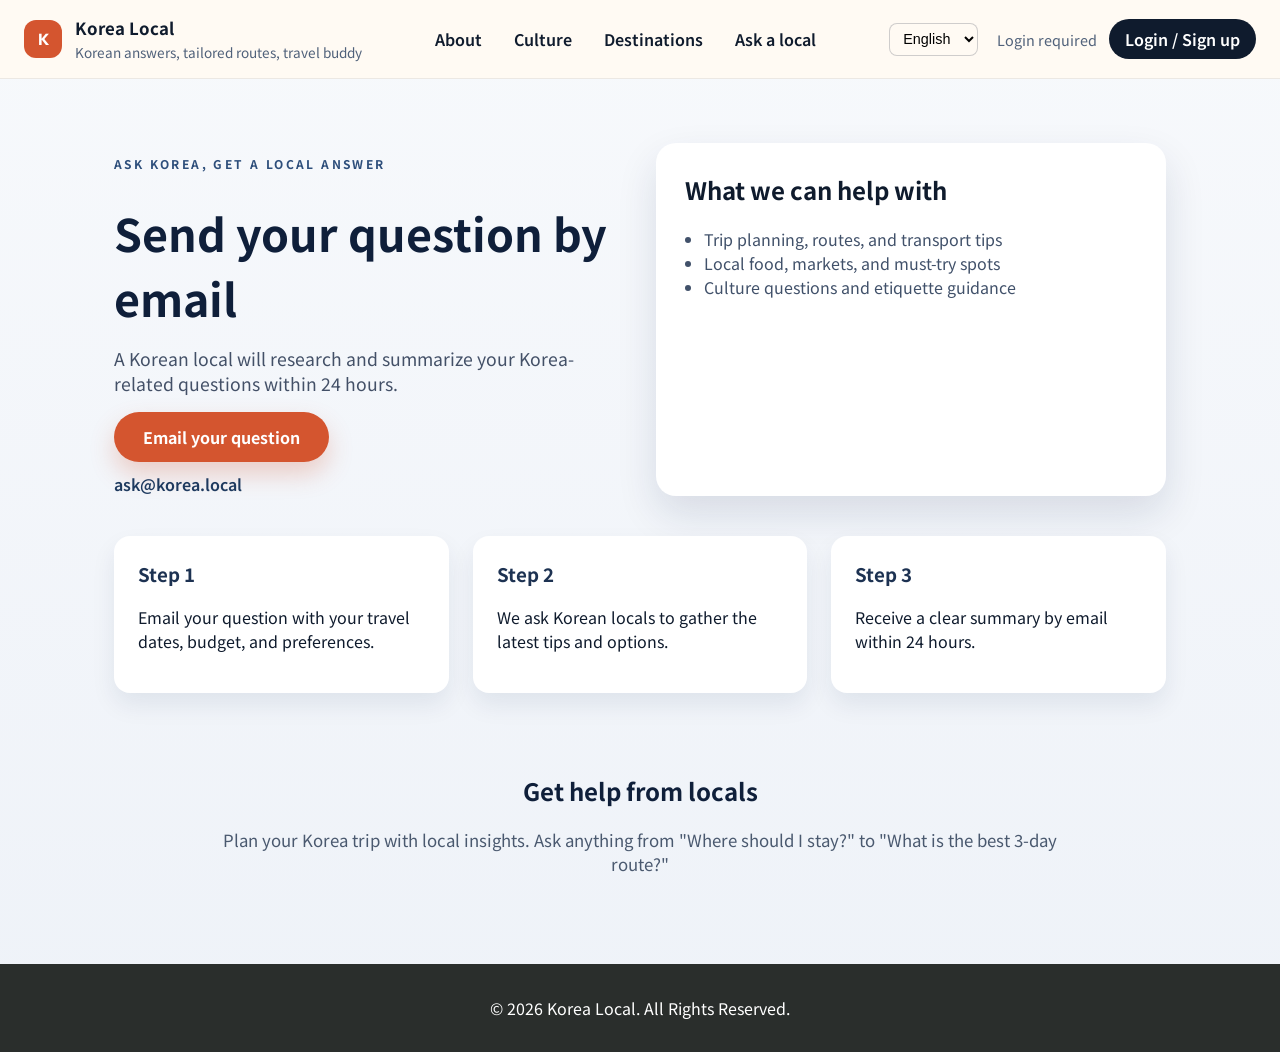
==== commit 54377832: "Add detail pages for nav" ====
--- a/ask.html
+++ b/ask.html
@@ -16,9 +16,9 @@
             </span>
         </a>
         <nav>
-            <a href="index.html#about" data-i18n="nav.about">About</a>
-            <a href="index.html#culture" data-i18n="nav.culture">Culture</a>
-            <a href="index.html#destinations" data-i18n="nav.destinations">Destinations</a>
+            <a href="about.html" data-i18n="nav.about">About</a>
+            <a href="culture.html" data-i18n="nav.culture">Culture</a>
+            <a href="destinations.html" data-i18n="nav.destinations">Destinations</a>
             <a href="ask.html" data-i18n="nav.board">Ask a local</a>
         </nav>
         <div class="lang-select">
--- a/style.css
+++ b/style.css
@@ -1,4 +1,10 @@
-@import url('https://fonts.googleapis.com/css2?family=Playfair+Display:wght@500;600;700&family=Space+Grotesk:wght@400;500;600;700&display=swap');
+@import url('https://fonts.googleapis.com/css2?family=Noto+Sans+KR:wght@400;500;600;700&family=Outfit:wght@500;600;700&display=swap');
+
+*,
+*::before,
+*::after {
+    box-sizing: border-box;
+}
 
 :root {
     color-scheme: light;
@@ -12,19 +18,19 @@
     --sun: #f4c37b;
     --card: #ffffff;
     --border: rgba(15, 27, 45, 0.12);
-    --shadow: 0 24px 60px rgba(15, 27, 45, 0.15);
+    --shadow: 0 18px 40px rgba(15, 27, 45, 0.12);
+    --shadow-soft: 0 10px 24px rgba(15, 27, 45, 0.08);
 }
 
 body {
-    font-family: 'Space Grotesk', system-ui, -apple-system, sans-serif;
-    margin: 0;
-    background: radial-gradient(circle at top left, #fff9f0 0%, #f6efe6 40%, #efe7dc 100%);
+    font-family: 'Noto Sans KR', system-ui, -apple-system, sans-serif;
+    margin: 0;
+    background: radial-gradient(circle at top left, #fff8f1 0%, #f6efe6 45%, #efe7dc 100%);
     color: var(--ink);
 }
 
 .site-header {
-    background: rgba(255, 250, 243, 0.9);
-    backdrop-filter: blur(10px);
+    background: #fffaf3;
     padding: 1rem 1.5rem;
     border-bottom: 1px solid rgba(15, 27, 45, 0.08);
     position: sticky;
@@ -197,7 +203,7 @@
     border-radius: 12px;
     display: grid;
     place-items: center;
-    font-family: 'Playfair Display', serif;
+    font-family: 'Outfit', sans-serif;
     font-weight: 700;
     background: var(--accent);
     color: #fff;
@@ -217,13 +223,55 @@
 }
 
 .hero {
-    padding: 4.5rem 1.5rem 3.5rem;
+    position: relative;
+    min-height: 78vh;
+    display: grid;
+    align-items: center;
+    margin: 0;
+    padding: 0;
+    color: #fff;
+}
+
+.hero-slider {
+    overflow: hidden;
+}
+
+.hero-slides {
+    position: absolute;
+    inset: 0;
+}
+
+.hero-slide {
+    position: absolute;
+    inset: 0;
+    background-image: var(--slide-image);
+    background-size: cover;
+    background-position: center;
+    opacity: 0;
+    transition: opacity 1.2s ease;
+}
+
+.hero-slide::after {
+    content: '';
+    position: absolute;
+    inset: 0;
+    background: linear-gradient(120deg, rgba(10, 14, 22, 0.7) 0%, rgba(10, 14, 22, 0.35) 45%, rgba(10, 14, 22, 0.7) 100%);
+}
+
+.hero-slide.is-active {
+    opacity: 1;
+}
+
+.hero-overlay {
+    position: relative;
+    z-index: 2;
+    max-width: 1200px;
+    margin: 0 auto;
+    padding: 5.2rem 1.5rem 4rem;
     display: grid;
     gap: 2.5rem;
     grid-template-columns: minmax(0, 1.1fr) minmax(0, 0.9fr);
     align-items: center;
-    max-width: 1200px;
-    margin: 0 auto;
 }
 
 .hero-content {
@@ -236,19 +284,19 @@
     text-transform: uppercase;
     letter-spacing: 0.2em;
     font-size: 0.75rem;
-    color: var(--teal);
+    color: #ffd6a1;
     font-weight: 600;
 }
 
 .hero h1 {
-    font-family: 'Playfair Display', serif;
-    font-size: clamp(2.4rem, 4vw, 3.8rem);
+    font-family: 'Outfit', sans-serif;
+    font-size: clamp(2.6rem, 4vw, 4rem);
     margin: 0;
 }
 
 .hero-subtitle {
     font-size: 1.1rem;
-    color: var(--muted);
+    color: rgba(255, 255, 255, 0.85);
     margin: 0;
 }
 
@@ -288,12 +336,22 @@
     background: transparent;
 }
 
+.hero .ghost-button {
+    color: #fff;
+    border-color: rgba(255, 255, 255, 0.55);
+    background: rgba(15, 27, 45, 0.25);
+}
+
 .hero-search {
     background: var(--card);
     border-radius: 20px;
     padding: 1.6rem;
-    box-shadow: var(--shadow);
-    border: 1px solid rgba(15, 27, 45, 0.08);
+    box-shadow: var(--shadow-soft);
+    border: 1px solid rgba(15, 27, 45, 0.06);
+    color: var(--ink);
+    display: grid;
+    gap: 1rem;
+    max-width: 100%;
 }
 
 .hero-search-title {
@@ -304,7 +362,8 @@
 .search-grid {
     display: grid;
     gap: 0.8rem;
-    grid-template-columns: repeat(auto-fit, minmax(180px, 1fr));
+    grid-template-columns: repeat(auto-fit, minmax(220px, 1fr));
+    align-items: end;
 }
 
 .search-field {
@@ -312,6 +371,8 @@
     gap: 0.4rem;
     font-size: 0.85rem;
     color: var(--muted);
+    grid-template-rows: auto 48px;
+    min-width: 0;
 }
 
 .search-field input {
@@ -319,6 +380,8 @@
     border-radius: 12px;
     border: 1px solid rgba(15, 27, 45, 0.15);
     font-size: 0.95rem;
+    height: 48px;
+    width: 100%;
 }
 
 .search-submit {
@@ -328,7 +391,10 @@
     color: #fff;
     font-weight: 600;
     padding: 0.8rem 1rem;
+    height: 48px;
     cursor: pointer;
+    width: 100%;
+    min-width: 0;
 }
 
 .hero-chips {
@@ -347,15 +413,15 @@
 }
 
 .panel-card {
-    background: var(--card);
+    background: rgba(255, 255, 255, 0.93);
     border-radius: 20px;
     padding: 1.6rem;
-    box-shadow: var(--shadow);
-    border: 1px solid rgba(15, 27, 45, 0.08);
+    box-shadow: var(--shadow-soft);
+    border: 1px solid rgba(15, 27, 45, 0.06);
 }
 
 .panel-card-alt {
-    background: linear-gradient(135deg, #ffe7d6 0%, #fff7ef 60%);
+    background: linear-gradient(135deg, rgba(255, 231, 214, 0.95) 0%, rgba(255, 244, 234, 0.95) 60%);
 }
 
 .panel-title {
@@ -386,6 +452,30 @@
     font-weight: 600;
 }
 
+.hero-dots {
+    position: absolute;
+    z-index: 3;
+    left: clamp(1.5rem, 4vw, 3rem);
+    bottom: 2rem;
+    display: flex;
+    gap: 0.6rem;
+}
+
+.hero-dot {
+    width: 40px;
+    height: 4px;
+    border-radius: 999px;
+    border: none;
+    background: rgba(255, 255, 255, 0.35);
+    cursor: pointer;
+    transition: background 0.2s, width 0.2s;
+}
+
+.hero-dot.is-active {
+    background: #fff;
+    width: 60px;
+}
+
 .ask-page {
     background: linear-gradient(180deg, #f7f9fc 0%, #eef2f8 100%);
 }
@@ -496,7 +586,7 @@
 }
 
 .section {
-    padding: 4rem 1.5rem;
+    padding: 4.5rem 1.5rem;
 }
 
 .section-header {
@@ -506,7 +596,7 @@
 }
 
 .section-header h2 {
-    font-family: 'Playfair Display', serif;
+    font-family: 'Outfit', sans-serif;
     font-size: clamp(2rem, 3vw, 2.8rem);
     margin: 0 0 0.6rem;
 }
@@ -528,15 +618,15 @@
 .culture-item, .destination-item {
     background-color: var(--card);
     border-radius: 18px;
-    box-shadow: var(--shadow);
-    border: 1px solid rgba(15, 27, 45, 0.08);
+    box-shadow: var(--shadow-soft);
+    border: 1px solid rgba(15, 27, 45, 0.06);
     overflow: hidden;
     transition: transform 0.2s, box-shadow 0.2s;
 }
 
 .culture-item:hover, .destination-item:hover {
     transform: translateY(-6px);
-    box-shadow: 0 26px 50px rgba(15, 27, 45, 0.18);
+    box-shadow: var(--shadow);
 }
 
 .destination-item img,
@@ -549,7 +639,7 @@
 
 .culture-item h3 {
     margin: 1.2rem 1.5rem 0.4rem;
-    font-family: 'Playfair Display', serif;
+    font-family: 'Outfit', sans-serif;
 }
 
 .culture-item p {
@@ -577,7 +667,7 @@
 
 .destination-body h3 {
     margin: 0;
-    font-family: 'Playfair Display', serif;
+    font-family: 'Outfit', sans-serif;
 }
 
 .destination-body p {
@@ -609,14 +699,14 @@
     background: var(--card);
     border-radius: 18px;
     padding: 1.6rem;
-    box-shadow: var(--shadow);
-    border: 1px solid rgba(15, 27, 45, 0.08);
+    box-shadow: var(--shadow-soft);
+    border: 1px solid rgba(15, 27, 45, 0.06);
 }
 
 .feature-card h3,
 .process-card h3 {
     margin-top: 0;
-    font-family: 'Playfair Display', serif;
+    font-family: 'Outfit', sans-serif;
 }
 
 .about-stats {
@@ -1321,6 +1411,12 @@
     color: #666;
 }
 
+@media (max-width: 1280px) {
+    .search-grid {
+        grid-template-columns: repeat(2, minmax(0, 1fr));
+    }
+}
+
 @media (max-width: 1024px) {
     .board-layout {
         grid-template-columns: repeat(2, minmax(280px, 1fr));
@@ -1334,6 +1430,14 @@
     .site-header nav {
         justify-content: flex-start;
     }
+
+    .hero-overlay {
+        grid-template-columns: 1fr;
+    }
+
+    .search-grid {
+        grid-template-columns: repeat(2, minmax(0, 1fr));
+    }
 }
 
 @media (max-width: 768px) {
@@ -1359,12 +1463,21 @@
         position: static;
     }
 
-    .hero {
+    .hero-overlay {
+        padding: 4rem 1.5rem 3rem;
+    }
+
+    .search-grid {
         grid-template-columns: 1fr;
     }
 
     .hero-panel {
-        order: -1;
+        order: 1;
+    }
+
+    .hero-dots {
+        left: 50%;
+        transform: translateX(-50%);
     }
 
     .companion-card {
